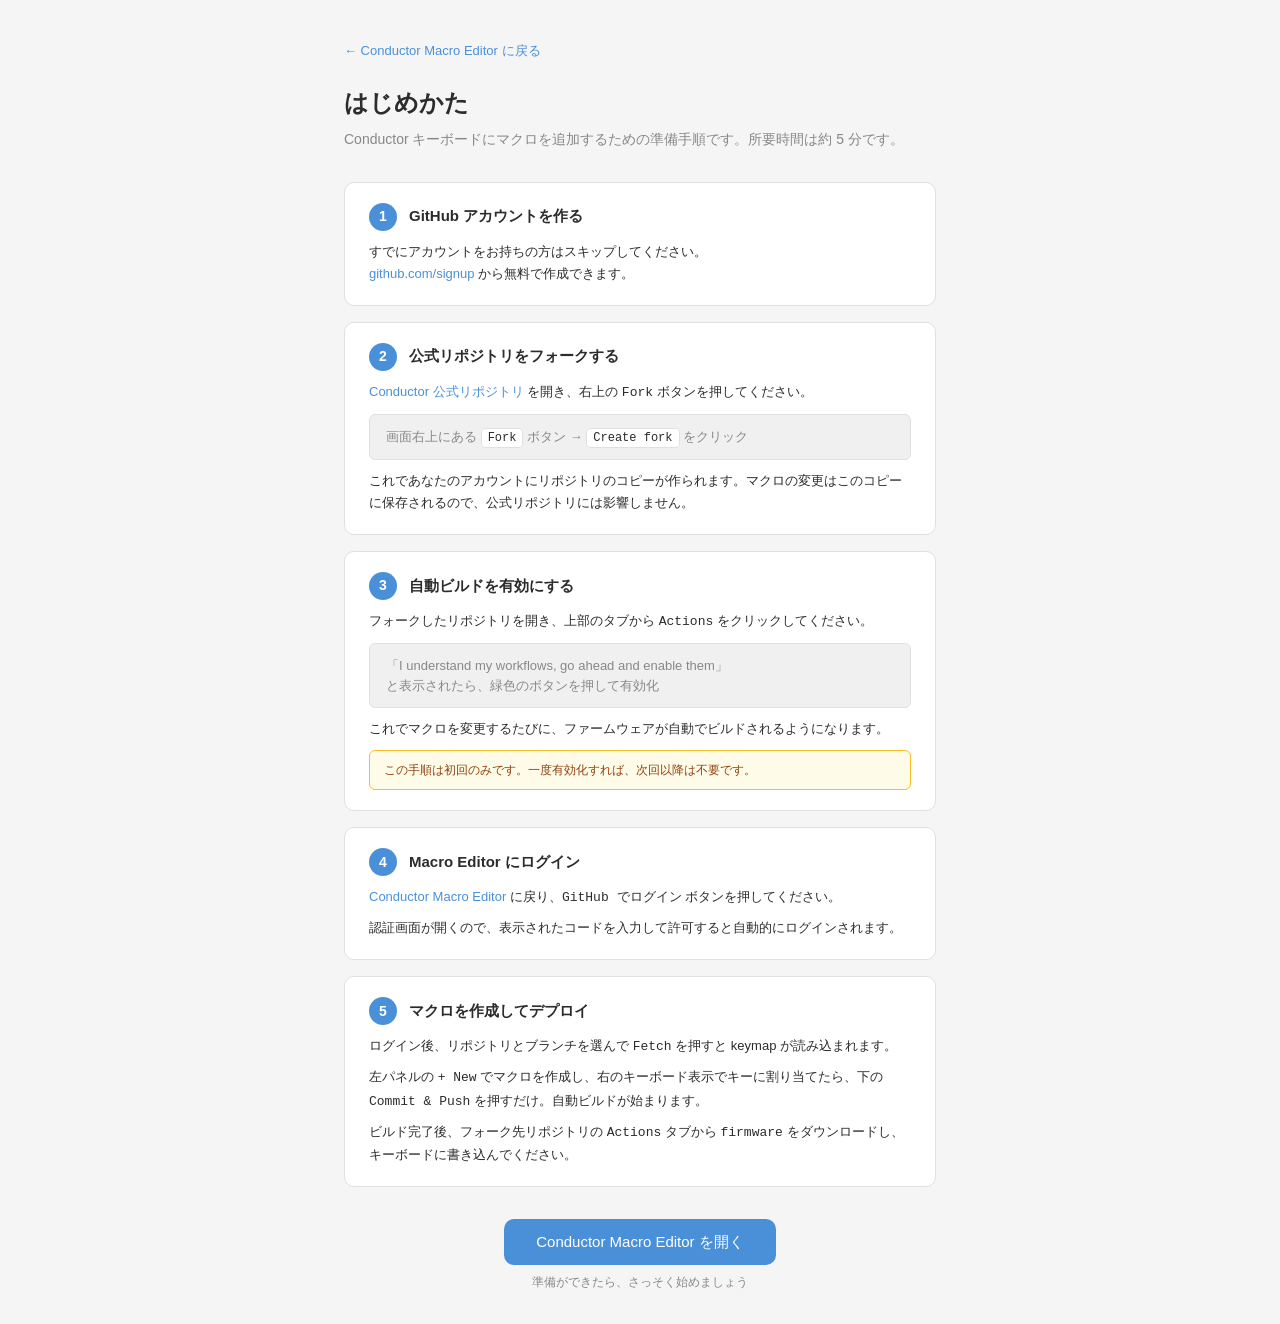
==== guide.html @ 1996f1df "feat: add setup guide page, simplify cover page (v0.5.5) New guide.html with 5-step walkthrough (Git" ====
<!DOCTYPE html>
<html lang="ja">
<head>
  <meta charset="UTF-8">
  <meta name="viewport" content="width=device-width, initial-scale=1.0">
  <title>はじめかた — Conductor Macro Editor</title>
  <link rel="stylesheet" href="css/style.css">
  <style>
    body { background: var(--bg); }

    .guide {
      max-width: 640px;
      margin: 0 auto;
      padding: 40px 24px;
    }

    .guide-back {
      display: inline-block;
      color: var(--accent);
      text-decoration: none;
      font-size: 13px;
      margin-bottom: 24px;
    }

    .guide-back:hover { text-decoration: underline; }

    .guide h1 {
      font-size: 24px;
      font-weight: 700;
      color: var(--text);
      margin-bottom: 8px;
    }

    .guide > p {
      color: var(--text-dim);
      font-size: 14px;
      margin-bottom: 32px;
    }

    .step {
      background: var(--bg-panel);
      border: 1px solid var(--border);
      border-radius: var(--radius);
      padding: 20px 24px;
      margin-bottom: 16px;
    }

    .step-header {
      display: flex;
      align-items: center;
      gap: 12px;
      margin-bottom: 10px;
    }

    .step-num {
      width: 28px;
      height: 28px;
      display: flex;
      align-items: center;
      justify-content: center;
      background: var(--accent);
      color: #fff;
      border-radius: 50%;
      font-size: 14px;
      font-weight: 700;
      flex-shrink: 0;
    }

    .step-header h3 {
      font-size: 15px;
      font-weight: 600;
      color: var(--text);
    }

    .step p {
      font-size: 13px;
      color: var(--text);
      line-height: 1.7;
      margin-bottom: 8px;
    }

    .step p:last-child { margin-bottom: 0; }

    .step a {
      color: var(--accent);
      text-decoration: none;
    }

    .step a:hover { text-decoration: underline; }

    .step-img {
      background: var(--bg-input);
      border: 1px solid var(--border);
      border-radius: 6px;
      padding: 12px 16px;
      margin: 10px 0;
      font-size: 13px;
      color: var(--text-dim);
    }

    .step-img code {
      background: var(--bg-panel);
      border: 1px solid var(--border);
      border-radius: 4px;
      padding: 2px 6px;
      font-size: 12px;
      color: var(--text);
    }

    .guide-done {
      text-align: center;
      margin-top: 32px;
    }

    .guide-done a {
      display: inline-block;
      background: var(--accent);
      color: #fff;
      padding: 12px 32px;
      border-radius: var(--radius);
      text-decoration: none;
      font-size: 15px;
      font-weight: 500;
    }

    .guide-done a:hover { opacity: 0.9; }

    .guide-done p {
      font-size: 12px;
      color: var(--text-dim);
      margin-top: 8px;
    }

    .tip {
      background: #fefce8;
      border: 1px solid #fbbf24;
      border-radius: 6px;
      padding: 10px 14px;
      font-size: 12px;
      color: #92400e;
      margin-top: 10px;
    }
  </style>
</head>
<body>
  <div class="guide">
    <a href="index.html" class="guide-back">&larr; Conductor Macro Editor に戻る</a>

    <h1>はじめかた</h1>
    <p>Conductor キーボードにマクロを追加するための準備手順です。所要時間は約 5 分です。</p>

    <div class="step">
      <div class="step-header">
        <span class="step-num">1</span>
        <h3>GitHub アカウントを作る</h3>
      </div>
      <p>
        すでにアカウントをお持ちの方はスキップしてください。<br>
        <a href="https://github.com/signup" target="_blank">github.com/signup</a> から無料で作成できます。
      </p>
    </div>

    <div class="step">
      <div class="step-header">
        <span class="step-num">2</span>
        <h3>公式リポジトリをフォークする</h3>
      </div>
      <p>
        <a href="https://github.com/pite1222/conductor" target="_blank">Conductor 公式リポジトリ</a> を開き、右上の <code>Fork</code> ボタンを押してください。
      </p>
      <div class="step-img">
        画面右上にある <code>Fork</code> ボタン → <code>Create fork</code> をクリック
      </div>
      <p>
        これであなたのアカウントにリポジトリのコピーが作られます。マクロの変更はこのコピーに保存されるので、公式リポジトリには影響しません。
      </p>
    </div>

    <div class="step">
      <div class="step-header">
        <span class="step-num">3</span>
        <h3>自動ビルドを有効にする</h3>
      </div>
      <p>
        フォークしたリポジトリを開き、上部のタブから <code>Actions</code> をクリックしてください。
      </p>
      <div class="step-img">
        「I understand my workflows, go ahead and enable them」<br>と表示されたら、緑色のボタンを押して有効化
      </div>
      <p>
        これでマクロを変更するたびに、ファームウェアが自動でビルドされるようになります。
      </p>
      <div class="tip">
        この手順は初回のみです。一度有効化すれば、次回以降は不要です。
      </div>
    </div>

    <div class="step">
      <div class="step-header">
        <span class="step-num">4</span>
        <h3>Macro Editor にログイン</h3>
      </div>
      <p>
        <a href="index.html">Conductor Macro Editor</a> に戻り、<code>GitHub でログイン</code> ボタンを押してください。
      </p>
      <p>
        認証画面が開くので、表示されたコードを入力して許可すると自動的にログインされます。
      </p>
    </div>

    <div class="step">
      <div class="step-header">
        <span class="step-num">5</span>
        <h3>マクロを作成してデプロイ</h3>
      </div>
      <p>
        ログイン後、リポジトリとブランチを選んで <code>Fetch</code> を押すと keymap が読み込まれます。
      </p>
      <p>
        左パネルの <code>+ New</code> でマクロを作成し、右のキーボード表示でキーに割り当てたら、下の <code>Commit &amp; Push</code> を押すだけ。自動ビルドが始まります。
      </p>
      <p>
        ビルド完了後、フォーク先リポジトリの <code>Actions</code> タブから <code>firmware</code> をダウンロードし、キーボードに書き込んでください。
      </p>
    </div>

    <div class="guide-done">
      <a href="index.html">Conductor Macro Editor を開く</a>
      <p>準備ができたら、さっそく始めましょう</p>
    </div>
  </div>
</body>
</html>
---- css/style.css ----
:root {
  --bg: #f5f5f5;
  --bg-panel: #ffffff;
  --bg-input: #f0f0f0;
  --bg-hover: #e5e5e5;
  --border: #e0e0e0;
  --text: #2c2c2c;
  --text-dim: #888888;
  --accent: #4a90d9;
  --accent-hover: #3a7bc8;
  --green: #5cb85c;
  --red: #d9534f;
  --orange: #f0ad4e;
  --purple: #9b59b6;
  --radius: 10px;
}

* { box-sizing: border-box; margin: 0; padding: 0; }

body {
  font-family: -apple-system, BlinkMacSystemFont, 'Segoe UI', sans-serif;
  background: var(--bg);
  color: var(--text);
  font-size: 14px;
  line-height: 1.5;
}

/* Header */
.header {
  display: flex;
  align-items: center;
  gap: 12px;
  padding: 12px 20px;
  background: var(--bg-panel);
  border-bottom: 1px solid var(--border);
  flex-wrap: wrap;
  box-shadow: 0 1px 3px rgba(0,0,0,0.04);
}

.header h1 {
  font-size: 16px;
  font-weight: 600;
  white-space: nowrap;
  color: var(--text);
}

.header input, .header select {
  background: var(--bg-input);
  border: 1px solid var(--border);
  color: var(--text);
  padding: 6px 10px;
  border-radius: var(--radius);
  font-size: 13px;
}

.header input:focus, .header select:focus {
  outline: none;
  border-color: var(--accent);
}

#token-input { width: 180px; }
#repo-select { width: 260px; }
#branch-select { width: 240px; }

#layer-select {
  background: var(--bg-panel);
  border: 1px solid var(--border);
  color: var(--text);
  padding: 6px 12px;
  border-radius: var(--radius);
  font-size: 13px;
  min-width: 180px;
}

#layer-select:focus {
  outline: none;
  border-color: var(--accent);
}

/* Buttons */
button {
  background: var(--bg-input);
  border: 1px solid var(--border);
  color: var(--text);
  padding: 6px 12px;
  border-radius: var(--radius);
  cursor: pointer;
  font-size: 13px;
}

button:hover { background: var(--bg-hover); }
button:disabled { opacity: 0.5; cursor: not-allowed; }

.btn-add, .btn-add-step {
  background: var(--green);
  border-color: var(--green);
  color: #fff;
}

.btn-add:hover, .btn-add-step:hover {
  opacity: 0.9;
}

.btn-delete {
  background: var(--red);
  border-color: var(--red);
  color: #fff;
}

.btn-delete:hover { opacity: 0.9; }

.btn-primary {
  background: var(--accent);
  border-color: var(--accent);
  color: #fff;
}

.btn-primary:hover { opacity: 0.9; }

/* Status */
.status {
  padding: 4px 8px;
  font-size: 12px;
  border-radius: var(--radius);
  min-height: 24px;
}

.status-success { color: var(--green); }
.status-error { color: var(--red); }
.status-info { color: var(--accent); }

.version {
  font-size: 10px;
  color: var(--text-dim);
  opacity: 0.5;
  margin-left: auto;
}

/* Cover Page */
.cover {
  display: flex;
  align-items: center;
  justify-content: center;
  height: calc(100vh - 53px);
  background: linear-gradient(135deg, #f8f9fa 0%, #e9ecef 100%);
}

.cover-content {
  text-align: center;
  max-width: 480px;
  padding: 40px;
}

.cover-icon {
  margin-bottom: 20px;
}

.cover-content h2 {
  font-size: 28px;
  font-weight: 700;
  color: var(--text);
  margin-bottom: 8px;
}

.cover-desc {
  font-size: 15px;
  color: var(--text-dim);
  line-height: 1.6;
  margin-bottom: 32px;
}

.cover-features {
  text-align: left;
  margin-bottom: 32px;
}

.cover-feature {
  display: flex;
  align-items: flex-start;
  gap: 12px;
  padding: 10px 0;
  border-bottom: 1px solid var(--border);
}

.cover-feature:last-child {
  border-bottom: none;
}

.feature-icon {
  width: 28px;
  height: 28px;
  display: flex;
  align-items: center;
  justify-content: center;
  background: #eef4fd;
  color: var(--accent);
  border-radius: 6px;
  font-size: 16px;
  font-weight: 700;
  flex-shrink: 0;
}

.cover-feature strong {
  display: block;
  font-size: 13px;
  color: var(--text);
  margin-bottom: 2px;
}

.cover-feature span {
  font-size: 12px;
  color: var(--text-dim);
}

.cover-prereq {
  text-align: left;
  background: #f8f9fa;
  border: 1px solid var(--border);
  border-radius: var(--radius);
  padding: 14px 18px;
  margin-bottom: 24px;
}

.cover-prereq h4 {
  font-size: 12px;
  color: var(--text-dim);
  text-transform: uppercase;
  letter-spacing: 0.5px;
  margin-bottom: 8px;
}

.cover-prereq ul {
  list-style: none;
  padding: 0;
}

.cover-prereq li {
  font-size: 13px;
  color: var(--text);
  padding: 3px 0;
  padding-left: 18px;
  position: relative;
}

.cover-prereq li::before {
  content: '\2713';
  position: absolute;
  left: 0;
  color: var(--green);
  font-weight: 700;
}

.cover-prereq a {
  color: var(--accent);
  text-decoration: none;
}

.cover-prereq a:hover {
  text-decoration: underline;
}

.cover-login {
  padding: 12px 32px;
  font-size: 15px;
  width: 100%;
  margin-bottom: 12px;
}

.cover-note {
  font-size: 11px;
  color: var(--text-dim);
}

.cover-guide-link {
  margin-top: 16px;
}

.cover-guide-link a {
  font-size: 13px;
  color: var(--accent);
  text-decoration: none;
}

.cover-guide-link a:hover {
  text-decoration: underline;
}

/* Main Layout */
.main {
  display: grid;
  grid-template-columns: minmax(220px, auto) 1fr minmax(340px, auto);
  grid-template-rows: 1fr auto;
  height: calc(100vh - 53px);
}

/* Resizable panels */
.panel-resizable {
  resize: horizontal;
  overflow: auto;
  min-width: 220px;
  max-width: 50vw;
}

#layer-view {
  direction: rtl;
}

#layer-view > * {
  direction: ltr;
}

/* Panels */
.panel {
  border-right: 1px solid var(--border);
  overflow-y: auto;
  padding: 12px;
}

.panel:last-child { border-right: none; }

.panel-header {
  display: flex;
  justify-content: space-between;
  align-items: center;
  margin-bottom: 12px;
}

.panel-header h2 {
  font-size: 14px;
  font-weight: 600;
}

/* Macro List */
.macro-item {
  padding: 8px 10px;
  border-radius: var(--radius);
  cursor: pointer;
  display: flex;
  justify-content: space-between;
  align-items: center;
  margin-bottom: 2px;
}

.macro-item:hover { background: var(--bg-hover); }

.macro-item.selected {
  background: #eef4fd;
  border: 1px solid var(--accent);
}

.macro-name {
  font-family: 'SF Mono', 'Menlo', monospace;
  font-size: 13px;
  color: var(--accent);
}

.macro-steps {
  font-size: 11px;
  color: var(--text-dim);
}

/* Macro Detail */
.macro-props {
  display: flex;
  flex-direction: column;
  gap: 8px;
  margin-bottom: 16px;
}

.macro-props label {
  display: flex;
  align-items: center;
  gap: 8px;
  font-size: 13px;
  color: var(--text-dim);
}

.macro-props input {
  background: var(--bg-input);
  border: 1px solid var(--border);
  color: var(--text);
  padding: 4px 8px;
  border-radius: var(--radius);
  font-size: 13px;
  width: 120px;
}

.macro-props input:focus {
  outline: none;
  border-color: var(--accent);
}

.macro-assignments {
  margin-bottom: 12px;
}

.macro-assignments h3 {
  font-size: 12px;
  color: var(--text-dim);
  margin-bottom: 4px;
}

.assignment-badge {
  display: inline-block;
  background: var(--bg-input);
  border: 1px solid var(--border);
  border-radius: var(--radius);
  padding: 2px 8px;
  font-size: 11px;
  margin: 2px 4px 2px 0;
  color: var(--purple);
}

/* Steps */
.binding-steps h3 {
  font-size: 12px;
  color: var(--text-dim);
  margin-bottom: 8px;
}

.step-row {
  display: flex;
  align-items: center;
  gap: 6px;
  padding: 6px 8px;
  background: var(--bg-input);
  border-radius: var(--radius);
  margin-bottom: 4px;
}

.step-num {
  font-size: 11px;
  color: var(--text-dim);
  width: 20px;
  text-align: center;
}

.step-action {
  background: var(--bg);
  border: 1px solid var(--border);
  color: var(--text);
  padding: 3px 6px;
  border-radius: var(--radius);
  font-size: 12px;
}

.step-param {
  flex: 1;
  font-size: 12px;
}

.step-param input {
  background: var(--bg);
  border: 1px solid var(--border);
  color: var(--text);
  padding: 3px 6px;
  border-radius: var(--radius);
  font-size: 12px;
  width: 80px;
}

.btn-key {
  font-family: 'SF Mono', 'Menlo', monospace;
  font-size: 12px;
  color: var(--accent);
  background: var(--bg);
  padding: 3px 8px;
}

.step-controls {
  display: flex;
  gap: 2px;
}

.step-controls button {
  padding: 2px 6px;
  font-size: 10px;
  border: none;
  background: transparent;
  color: var(--text-dim);
}

.step-controls button:hover { color: var(--text); }
.step-remove:hover { color: var(--red) !important; }

.btn-add-step {
  margin-top: 8px;
  width: 100%;
}

/* Layer Grid */
.keyboard-grid {
  margin-top: 8px;
}

.keyboard-split {
  display: flex;
  align-items: center;
  justify-content: center;
  gap: 12px;
}

.keyboard-half {
  background: #e8e8e8;
  border-radius: 14px;
  padding: 10px;
  position: relative;
}

.keyboard-left .grid-row:not(:last-child) {
  margin-right: 58px;
}

.keyboard-right .grid-row:not(.grid-row-trackball) {
  margin-left: 58px;
}

.half-label {
  position: absolute;
  top: 4px;
  left: 10px;
  font-size: 10px;
  color: var(--text-dim);
  font-weight: 500;
}

.trackball-indicator {
  width: 42px;
  height: 42px;
  border-radius: 50%;
  border: 2px solid #d0d0d0;
  background: radial-gradient(circle at 35% 35%, #f5f5f5, #c0c0c0);
  flex-shrink: 0;
}

.trackball-cell {
  width: 112px;
  height: 42px;
  display: flex;
  align-items: center;
  justify-content: center;
  flex-shrink: 0;
}

.grid-row-trackball {
  align-items: center;
}

.grid-row {
  display: flex;
  gap: 4px;
  margin-bottom: 4px;
}

.grid-row:last-child {
  margin-bottom: 0;
}


.grid-key {
  width: 54px;
  height: 42px;
  display: flex;
  align-items: center;
  justify-content: center;
  border-radius: 8px;
  font-size: 9px;
  font-family: -apple-system, BlinkMacSystemFont, 'Segoe UI', sans-serif;
  cursor: pointer;
  text-align: center;
  overflow: hidden;
  line-height: 1.2;
  word-break: break-all;
  transition: border-color 0.15s, box-shadow 0.15s;
}

.key-normal {
  background: #ffffff;
  border: 1px solid var(--border);
  box-shadow: 0 1px 2px rgba(0,0,0,0.06);
}

.key-macro {
  background: #eef4fd;
  border: 2px solid var(--accent);
  color: var(--accent);
  font-weight: 500;
}

.key-none {
  background: var(--bg-input);
  border: 1px solid #e0e0e0;
  color: var(--text-dim);
}

.key-selected {
  border-color: var(--green) !important;
  box-shadow: 0 0 0 2px rgba(22, 163, 74, 0.3);
}

.key-hold {
  display: block;
  font-size: 7px;
  color: var(--text-dim);
  margin-bottom: 1px;
}

.grid-key:hover {
  border-color: var(--accent);
}

.layer-legend {
  display: flex;
  gap: 16px;
  margin-top: 12px;
  justify-content: center;
}

.layer-legend span {
  font-size: 11px;
  color: var(--text-dim);
}

.legend-macro::before {
  content: '';
  display: inline-block;
  width: 10px;
  height: 10px;
  background: #eff6ff;
  border: 1px solid var(--accent);
  border-radius: 2px;
  margin-right: 4px;
  vertical-align: middle;
}

.legend-normal::before {
  content: '';
  display: inline-block;
  width: 10px;
  height: 10px;
  background: var(--bg-input);
  border: 1px solid var(--border);
  border-radius: 2px;
  margin-right: 4px;
  vertical-align: middle;
}

.legend-none::before {
  content: '';
  display: inline-block;
  width: 10px;
  height: 10px;
  background: var(--bg-input);
  border: 1px solid #e0e0e0;
  border-radius: 2px;
  margin-right: 4px;
  vertical-align: middle;
}

/* Bottom Bar */
.bottom-bar {
  grid-column: 1 / -1;
  border-top: 1px solid var(--border);
  background: var(--bg-panel);
  padding: 12px 16px;
}

.bottom-bar h3 {
  font-size: 12px;
  color: var(--text-dim);
  margin-bottom: 8px;
}

#diff-preview {
  max-height: 150px;
  overflow-y: auto;
  font-family: 'SF Mono', 'Menlo', monospace;
  font-size: 12px;
  margin-bottom: 8px;
  background: var(--bg-input);
  border: 1px solid var(--border);
  border-radius: var(--radius);
  padding: 8px;
}

.diff-add {
  color: var(--green);
}

.diff-add::before { content: '+ '; }

.diff-remove {
  color: var(--red);
}

.diff-remove::before { content: '- '; }

.diff-empty {
  color: var(--text-dim);
  text-align: center;
  padding: 8px;
}

.commit-row {
  display: flex;
  gap: 8px;
  align-items: center;
}

.commit-row input {
  flex: 1;
  background: var(--bg-input);
  border: 1px solid var(--border);
  color: var(--text);
  padding: 6px 10px;
  border-radius: var(--radius);
  font-size: 13px;
}

.commit-row input:focus {
  outline: none;
  border-color: var(--accent);
}

.empty-msg {
  color: var(--text-dim);
  text-align: center;
  padding: 24px;
  font-size: 13px;
}

/* Auth */
#user-area {
  display: flex;
  align-items: center;
  gap: 6px;
}

.user-avatar {
  width: 22px;
  height: 22px;
  border-radius: 50%;
  border: 1px solid var(--border);
}

.user-name {
  font-size: 13px;
  color: var(--green);
  font-weight: 500;
}

.btn-link {
  background: transparent;
  border: none;
  color: var(--text-dim);
  font-size: 11px;
  text-decoration: underline;
  cursor: pointer;
  padding: 2px 4px;
}

.btn-link:hover { color: var(--text); background: transparent; }

/* Device Flow Modal */
.device-flow-content, .pat-content {
  background: var(--bg-panel);
  border: 1px solid var(--border);
  border-radius: 12px;
  padding: 32px;
  text-align: center;
  position: relative;
  max-width: 400px;
  box-shadow: 0 8px 32px rgba(0,0,0,0.12);
}

.device-code-row {
  display: flex;
  align-items: center;
  justify-content: center;
  gap: 8px;
  margin: 16px 0;
}

.device-code {
  font-family: 'SF Mono', 'Menlo', monospace;
  font-size: 32px;
  font-weight: 700;
  letter-spacing: 4px;
  color: var(--accent);
  background: var(--bg);
  border: 2px solid var(--accent);
  border-radius: 8px;
  padding: 16px 24px;
  user-select: all;
}

.btn-copy {
  background: var(--bg-input);
  border: 1px solid var(--border);
  color: var(--text);
  padding: 8px 12px;
  border-radius: var(--radius);
  cursor: pointer;
  font-size: 13px;
}

.btn-copy.copied {
  color: var(--green);
  border-color: var(--green);
}

.device-link {
  display: inline-block;
  padding: 10px 24px;
  font-size: 14px;
  text-decoration: none;
  margin: 8px 0;
}

.device-waiting {
  color: var(--text-dim);
  font-size: 13px;
  margin-top: 12px;
}

@keyframes pulse {
  0%, 100% { opacity: 1; }
  50% { opacity: 0.4; }
}

.device-waiting.polling {
  animation: pulse 1.5s ease-in-out infinite;
}

.pat-content input {
  width: 100%;
  background: var(--bg-input);
  border: 1px solid var(--border);
  color: var(--text);
  padding: 10px 12px;
  border-radius: var(--radius);
  font-size: 14px;
  margin: 12px 0;
}

.pat-content input:focus {
  outline: none;
  border-color: var(--accent);
}

.pat-content button {
  width: 100%;
}

.device-flow-content .btn-close,
.pat-content .btn-close {
  position: absolute;
  top: 12px;
  right: 12px;
}

/* Key Picker Modal */
.modal {
  display: none;
  position: fixed;
  inset: 0;
  background: rgba(0,0,0,0.3);
  z-index: 100;
  align-items: center;
  justify-content: center;
}

.modal.active {
  display: flex;
}

.picker-content {
  background: var(--bg-panel);
  border: 1px solid var(--border);
  border-radius: 12px;
  width: 520px;
  max-height: 70vh;
  overflow-y: auto;
  padding: 16px;
  box-shadow: 0 8px 32px rgba(0,0,0,0.12);
}

.picker-header {
  display: flex;
  justify-content: space-between;
  align-items: center;
  margin-bottom: 12px;
}

.picker-header h3 { font-size: 16px; }

.btn-close {
  background: transparent;
  border: none;
  color: var(--text-dim);
  font-size: 20px;
  cursor: pointer;
}

.btn-close:hover { color: var(--text); }

.picker-search {
  margin-bottom: 12px;
}

.picker-search input {
  width: 100%;
  background: var(--bg-input);
  border: 1px solid var(--border);
  color: var(--text);
  padding: 8px 12px;
  border-radius: var(--radius);
  font-size: 14px;
}

.picker-search input:focus {
  outline: none;
  border-color: var(--accent);
}

.key-category {
  margin-bottom: 12px;
}

.key-category h4 {
  font-size: 11px;
  color: var(--text-dim);
  text-transform: uppercase;
  margin-bottom: 6px;
}

.key-grid {
  display: flex;
  flex-wrap: wrap;
  gap: 4px;
}

.key-btn {
  font-family: 'SF Mono', 'Menlo', monospace;
  font-size: 11px;
  padding: 4px 8px;
  min-width: 44px;
}

.key-btn:hover {
  border-color: var(--accent);
  color: var(--accent);
}

/* Responsive */
@media (max-width: 900px) {
  .main {
    grid-template-columns: 1fr;
    grid-template-rows: auto;
  }
  .panel { border-right: none; border-bottom: 1px solid var(--border); }
}
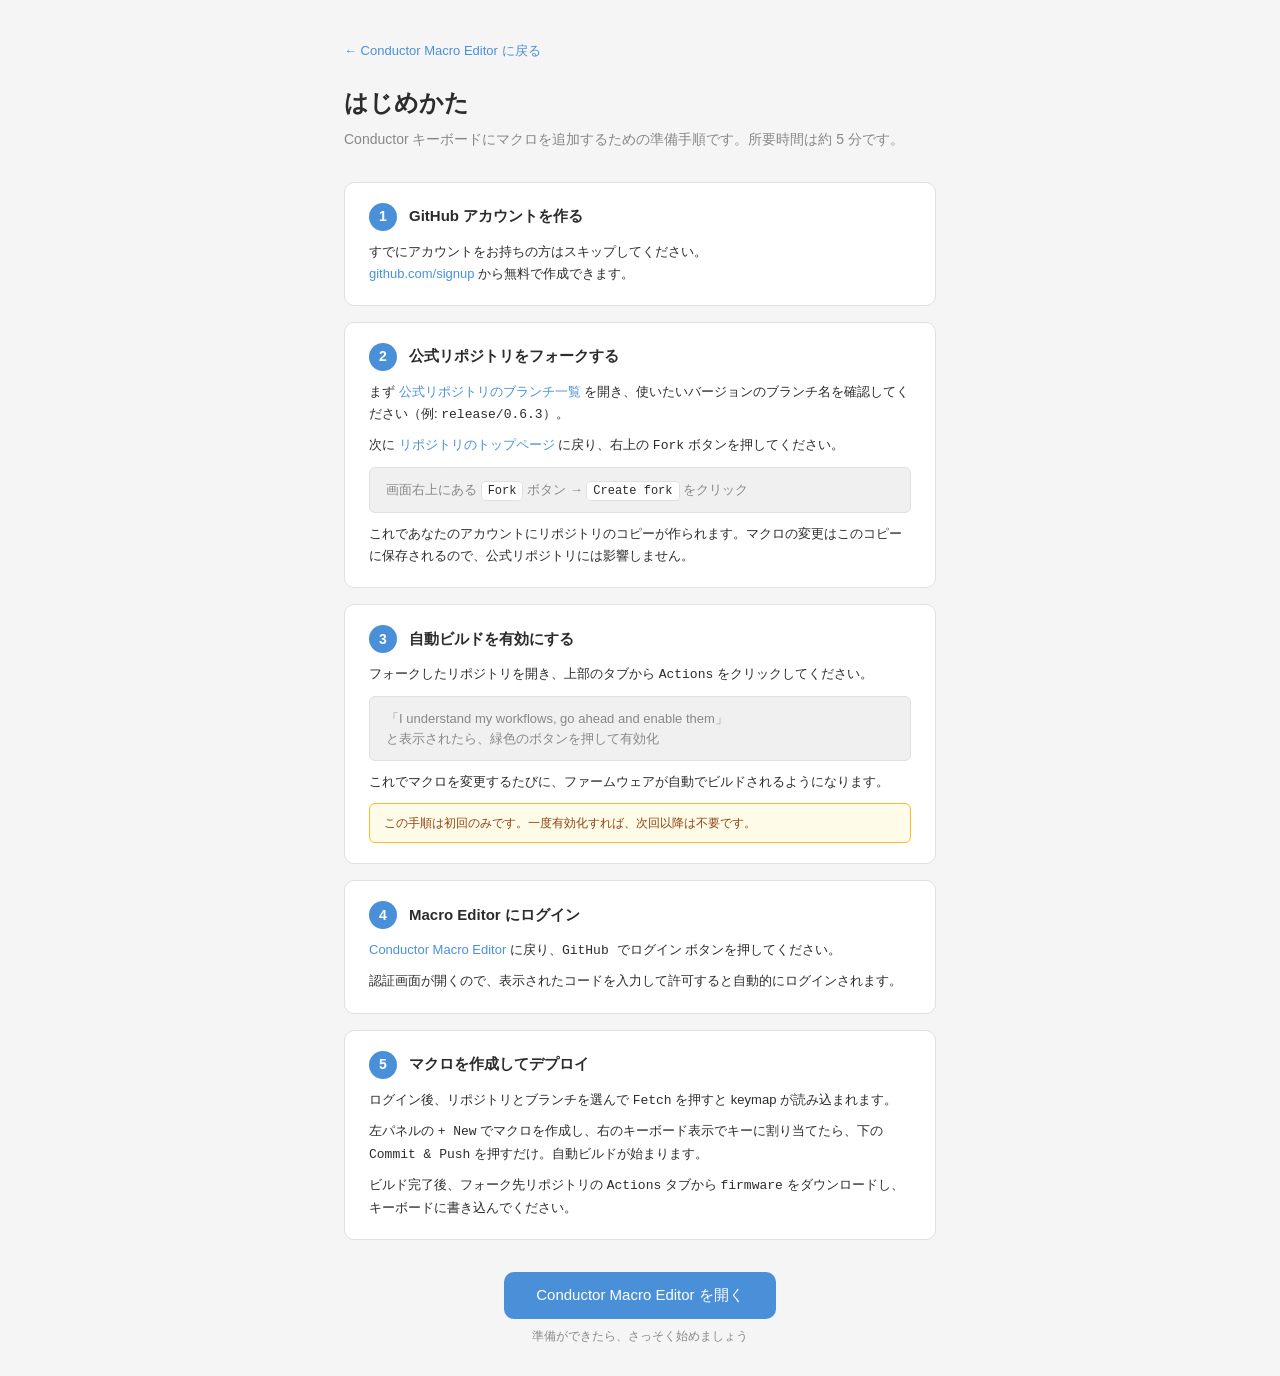
==== commit fc4de16f: "guide: add branch list link to find latest version (v0.5.6) Co-Authored-By: Claude Sonnet 4.6 <norep" ====
--- a/guide.html
+++ b/guide.html
@@ -166,7 +166,10 @@
         <h3>公式リポジトリをフォークする</h3>
       </div>
       <p>
-        <a href="https://github.com/pite1222/conductor" target="_blank">Conductor 公式リポジトリ</a> を開き、右上の <code>Fork</code> ボタンを押してください。
+        まず <a href="https://github.com/pite1222/conductor/branches" target="_blank">公式リポジトリのブランチ一覧</a> を開き、使いたいバージョンのブランチ名を確認してください（例: <code>release/0.6.3</code>）。
+      </p>
+      <p>
+        次に <a href="https://github.com/pite1222/conductor" target="_blank">リポジトリのトップページ</a> に戻り、右上の <code>Fork</code> ボタンを押してください。
       </p>
       <div class="step-img">
         画面右上にある <code>Fork</code> ボタン → <code>Create fork</code> をクリック
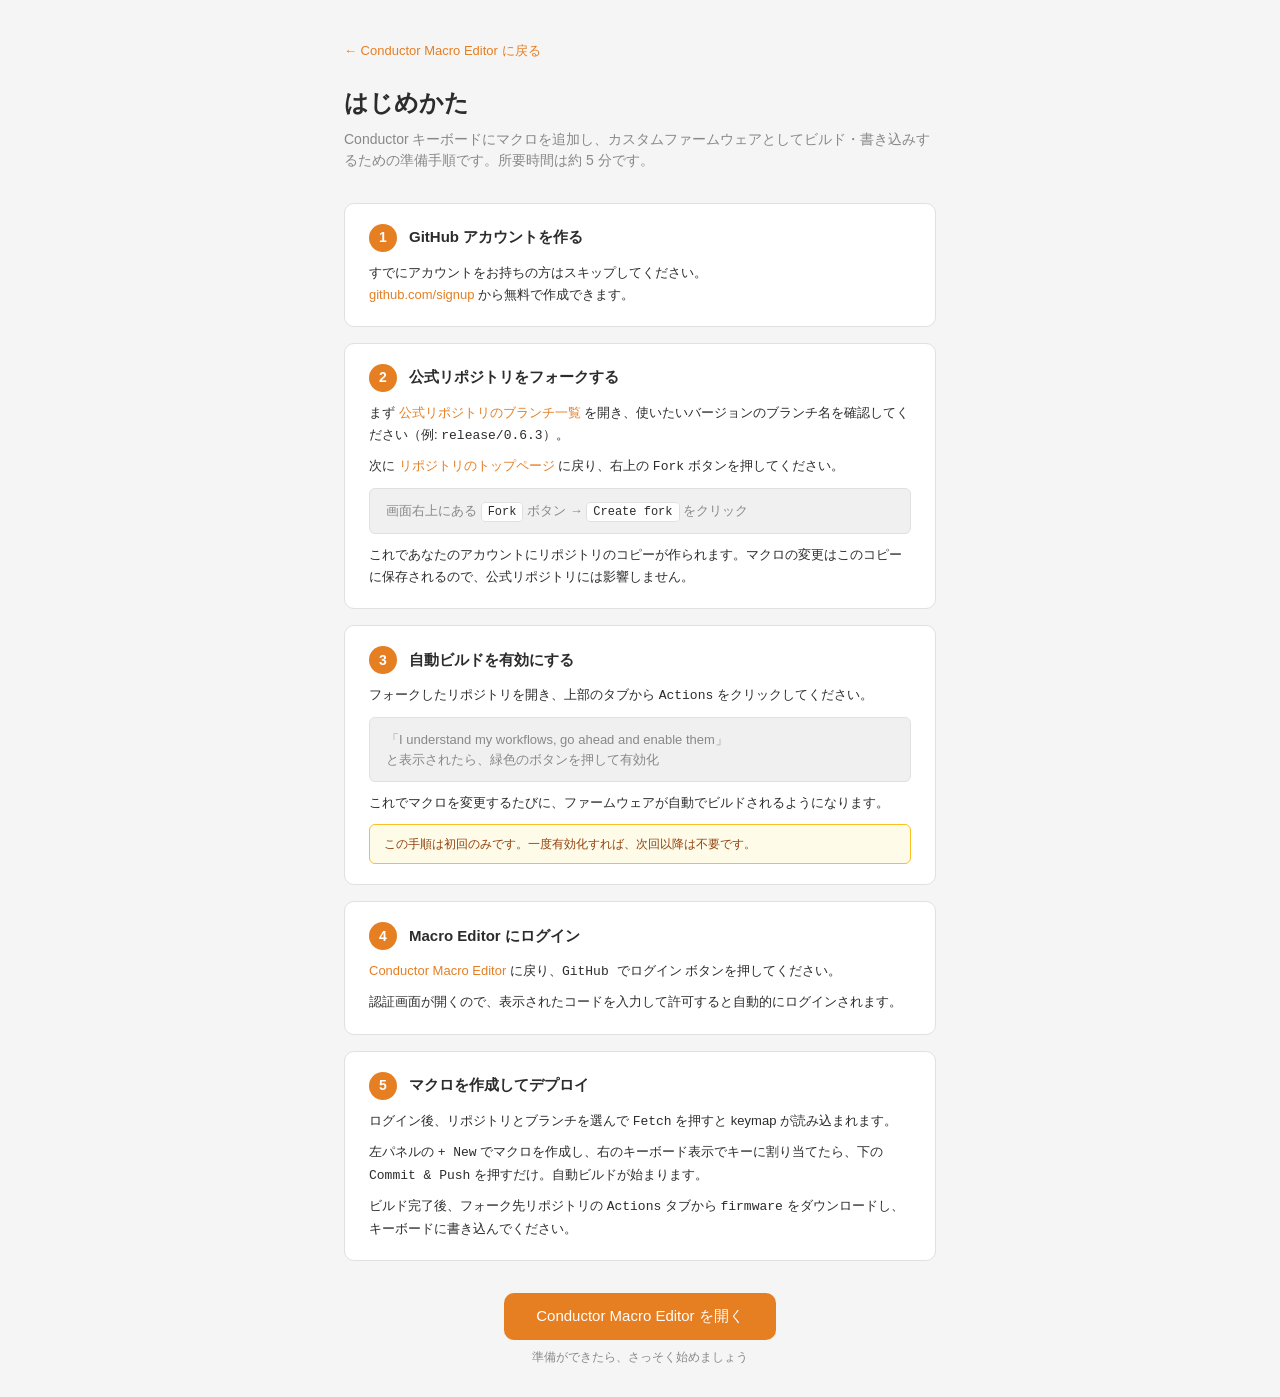
==== commit f7233ab5: "docs: clarify custom firmware build purpose (v0.6.4) Co-Authored-By: Claude Sonnet 4.6 <noreply@anth" ====
--- a/guide.html
+++ b/guide.html
@@ -147,7 +147,7 @@
     <a href="index.html" class="guide-back">&larr; Conductor Macro Editor に戻る</a>
 
     <h1>はじめかた</h1>
-    <p>Conductor キーボードにマクロを追加するための準備手順です。所要時間は約 5 分です。</p>
+    <p>Conductor キーボードにマクロを追加し、カスタムファームウェアとしてビルド・書き込みするための準備手順です。所要時間は約 5 分です。</p>
 
     <div class="step">
       <div class="step-header">
--- a/css/style.css
+++ b/css/style.css
@@ -6,8 +6,8 @@
   --border: #e0e0e0;
   --text: #2c2c2c;
   --text-dim: #888888;
-  --accent: #4a90d9;
-  --accent-hover: #3a7bc8;
+  --accent: #e67e22;
+  --accent-hover: #d35400;
   --green: #5cb85c;
   --red: #d9534f;
   --orange: #f0ad4e;
@@ -92,8 +92,8 @@
 button:disabled { opacity: 0.5; cursor: not-allowed; }
 
 .btn-add, .btn-add-step {
-  background: var(--green);
-  border-color: var(--green);
+  background: var(--accent);
+  border-color: var(--accent);
   color: #fff;
 }
 
@@ -129,6 +129,14 @@
 .status-error { color: var(--red); }
 .status-info { color: var(--accent); }
 
+.status a {
+  color: inherit;
+  text-decoration: underline;
+  font-weight: 500;
+}
+
+.status a:hover { opacity: 0.8; }
+
 .version {
   font-size: 10px;
   color: var(--text-dim);
@@ -192,7 +200,7 @@
   display: flex;
   align-items: center;
   justify-content: center;
-  background: #eef4fd;
+  background: #fef5ec;
   color: var(--accent);
   border-radius: 6px;
   font-size: 16px;
@@ -344,7 +352,7 @@
 .macro-item:hover { background: var(--bg-hover); }
 
 .macro-item.selected {
-  background: #eef4fd;
+  background: #fef5ec;
   border: 1px solid var(--accent);
 }
 
@@ -356,6 +364,35 @@
 
 .macro-steps {
   font-size: 11px;
+  color: var(--text-dim);
+}
+
+/* Cache Controls */
+.cache-controls {
+  margin-top: 12px;
+  padding-top: 12px;
+  border-top: 1px solid var(--border);
+  display: flex;
+  gap: 6px;
+  flex-wrap: wrap;
+  align-items: center;
+}
+
+.btn-cache {
+  font-size: 11px;
+  padding: 4px 8px;
+  background: var(--bg-input);
+  border: 1px solid var(--border);
+  color: var(--text);
+  border-radius: var(--radius);
+  cursor: pointer;
+}
+
+.btn-cache:hover { background: var(--bg-hover); }
+.btn-cache:disabled { opacity: 0.4; cursor: not-allowed; }
+
+.cache-info {
+  font-size: 10px;
   color: var(--text-dim);
 }
 
@@ -581,7 +618,7 @@
 }
 
 .key-macro {
-  background: #eef4fd;
+  background: #fef5ec;
   border: 2px solid var(--accent);
   color: var(--accent);
   font-weight: 500;
@@ -626,7 +663,7 @@
   display: inline-block;
   width: 10px;
   height: 10px;
-  background: #eff6ff;
+  background: #fef5ec;
   border: 1px solid var(--accent);
   border-radius: 2px;
   margin-right: 4px;
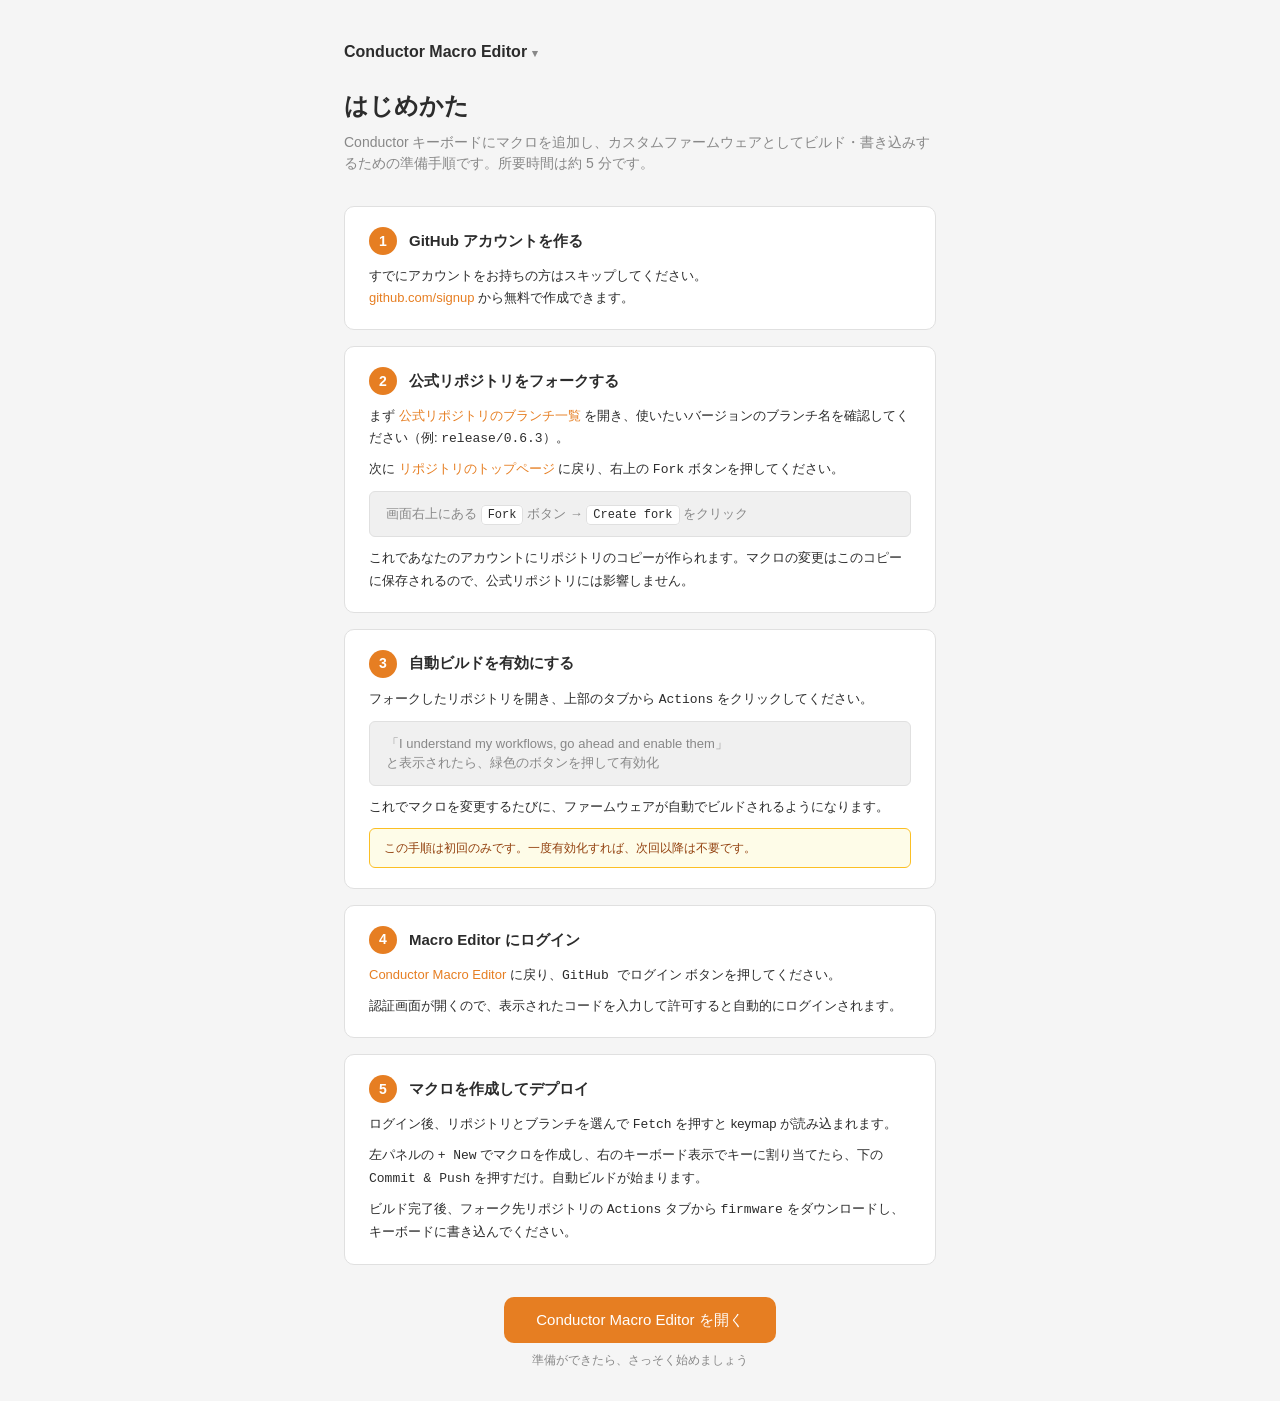
==== commit f23eb75e: "ui: title dropdown menu with Home and Setup Guide links (v0.6.5) Click "Conductor Macro Editor" titl" ====
--- a/guide.html
+++ b/guide.html
@@ -144,7 +144,23 @@
 </head>
 <body>
   <div class="guide">
-    <a href="index.html" class="guide-back">&larr; Conductor Macro Editor に戻る</a>
+    <div class="title-menu" style="margin-bottom: 24px;">
+      <h1 id="title-toggle" style="font-size: 16px; cursor: pointer;">Conductor Macro Editor <span class="title-arrow" style="font-size: 11px; color: #888;">&#9662;</span></h1>
+      <div class="title-dropdown" id="title-dropdown" style="display:none; position:absolute; margin-top:6px; background:#fff; border:1px solid #e0e0e0; border-radius:10px; box-shadow:0 4px 16px rgba(0,0,0,0.1); min-width:180px; z-index:50; overflow:hidden;">
+        <a href="index.html" style="display:block; padding:10px 16px; color:#2c2c2c; text-decoration:none; font-size:13px;">Home</a>
+        <a href="guide.html" style="display:block; padding:10px 16px; color:#2c2c2c; text-decoration:none; font-size:13px;">Setup Guide</a>
+      </div>
+    </div>
+    <script>
+      document.getElementById('title-toggle').onclick = (e) => {
+        e.stopPropagation();
+        var dd = document.getElementById('title-dropdown');
+        dd.style.display = dd.style.display === 'block' ? 'none' : 'block';
+      };
+      document.addEventListener('click', () => {
+        document.getElementById('title-dropdown').style.display = 'none';
+      });
+    </script>
 
     <h1>はじめかた</h1>
     <p>Conductor キーボードにマクロを追加し、カスタムファームウェアとしてビルド・書き込みするための準備手順です。所要時間は約 5 分です。</p>
--- a/css/style.css
+++ b/css/style.css
@@ -37,11 +37,57 @@
   box-shadow: 0 1px 3px rgba(0,0,0,0.04);
 }
 
-.header h1 {
+.title-menu {
+  position: relative;
+}
+
+.title-menu h1 {
   font-size: 16px;
   font-weight: 600;
   white-space: nowrap;
   color: var(--text);
+  cursor: pointer;
+  user-select: none;
+}
+
+.title-menu h1:hover {
+  opacity: 0.7;
+}
+
+.title-arrow {
+  font-size: 11px;
+  color: var(--text-dim);
+}
+
+.title-dropdown {
+  display: none;
+  position: absolute;
+  top: 100%;
+  left: 0;
+  margin-top: 6px;
+  background: var(--bg-panel);
+  border: 1px solid var(--border);
+  border-radius: var(--radius);
+  box-shadow: 0 4px 16px rgba(0,0,0,0.1);
+  min-width: 180px;
+  z-index: 50;
+  overflow: hidden;
+}
+
+.title-dropdown.open {
+  display: block;
+}
+
+.title-dropdown a {
+  display: block;
+  padding: 10px 16px;
+  color: var(--text);
+  text-decoration: none;
+  font-size: 13px;
+}
+
+.title-dropdown a:hover {
+  background: var(--bg-hover);
 }
 
 .header input, .header select {
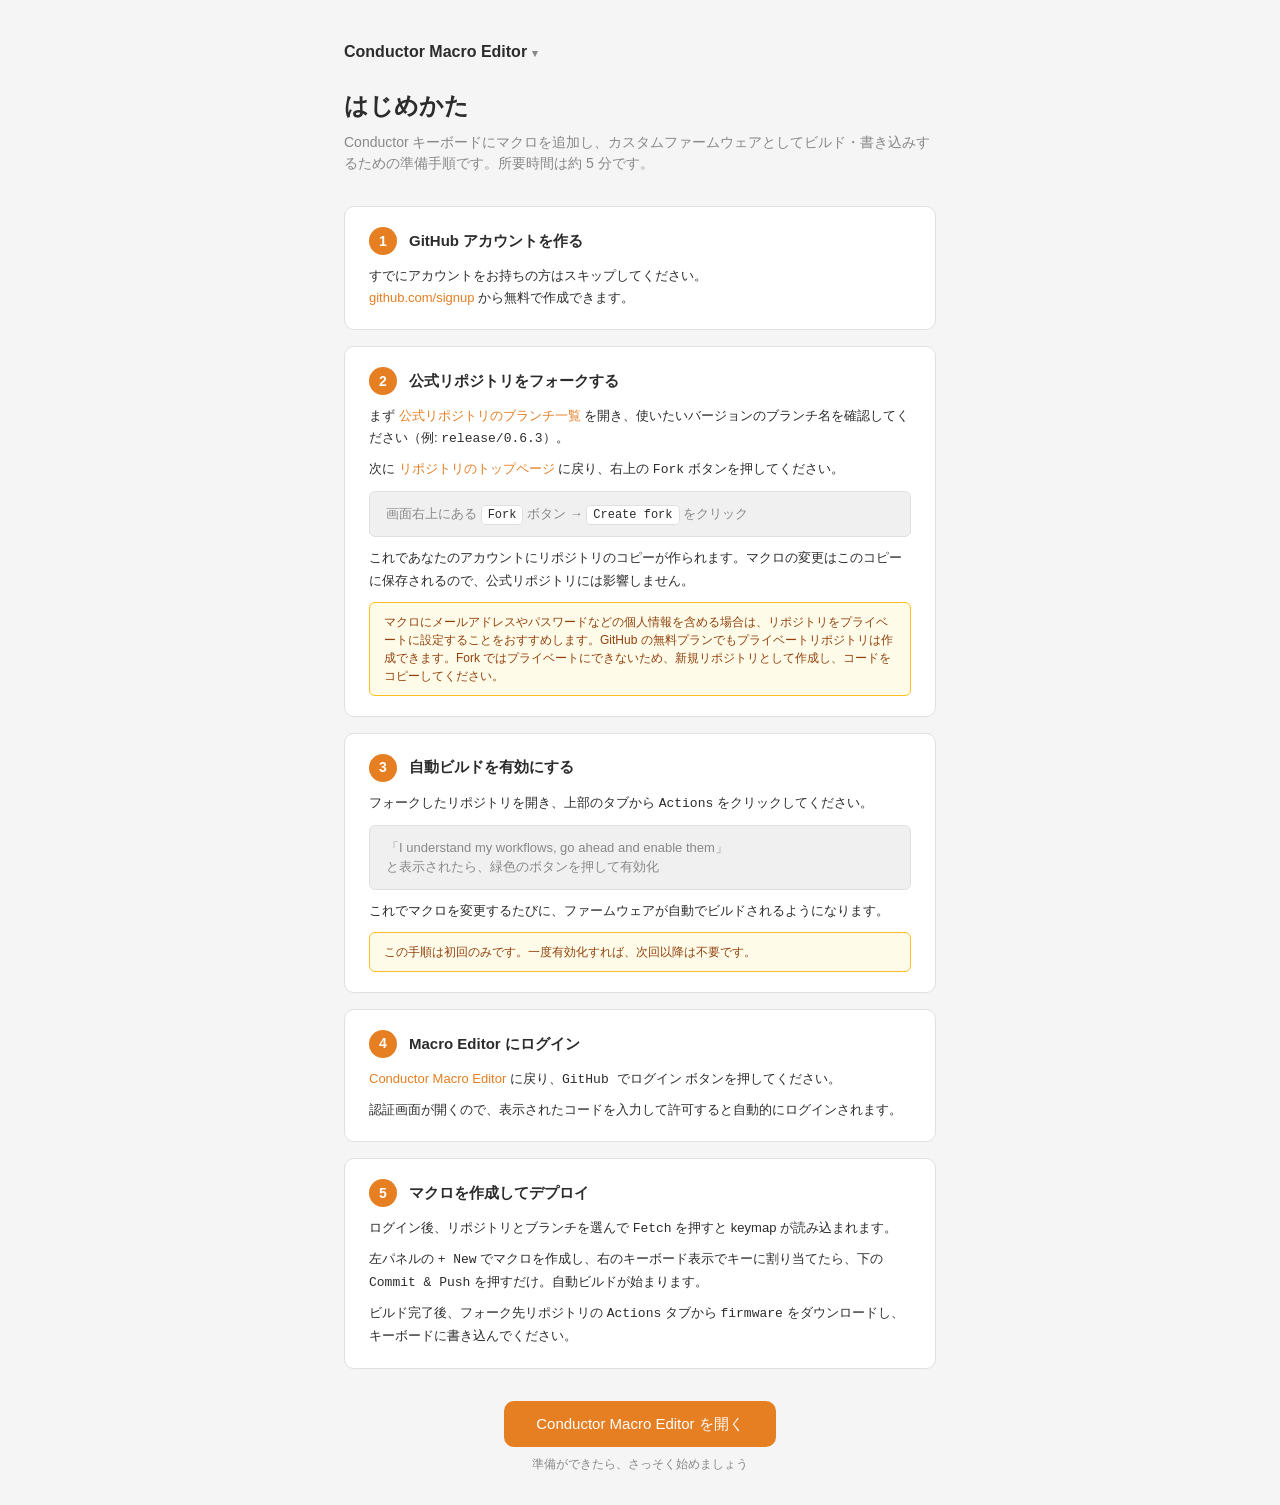
==== commit fb39ec72: "guide: add private repo recommendation for sensitive macros (v0.6.7) Co-Authored-By: Claude Sonnet 4" ====
--- a/guide.html
+++ b/guide.html
@@ -193,6 +193,9 @@
       <p>
         これであなたのアカウントにリポジトリのコピーが作られます。マクロの変更はこのコピーに保存されるので、公式リポジトリには影響しません。
       </p>
+      <div class="tip">
+        マクロにメールアドレスやパスワードなどの個人情報を含める場合は、リポジトリをプライベートに設定することをおすすめします。GitHub の無料プランでもプライベートリポジトリは作成できます。Fork ではプライベートにできないため、新規リポジトリとして作成し、コードをコピーしてください。
+      </div>
     </div>
 
     <div class="step">
--- a/css/style.css
+++ b/css/style.css
@@ -805,6 +805,19 @@
   border-color: var(--accent);
 }
 
+.commit-status {
+  font-size: 12px;
+  white-space: nowrap;
+}
+
+.commit-status a {
+  color: var(--green);
+  text-decoration: underline;
+  font-weight: 500;
+}
+
+.commit-status a:hover { opacity: 0.8; }
+
 .empty-msg {
   color: var(--text-dim);
   text-align: center;
